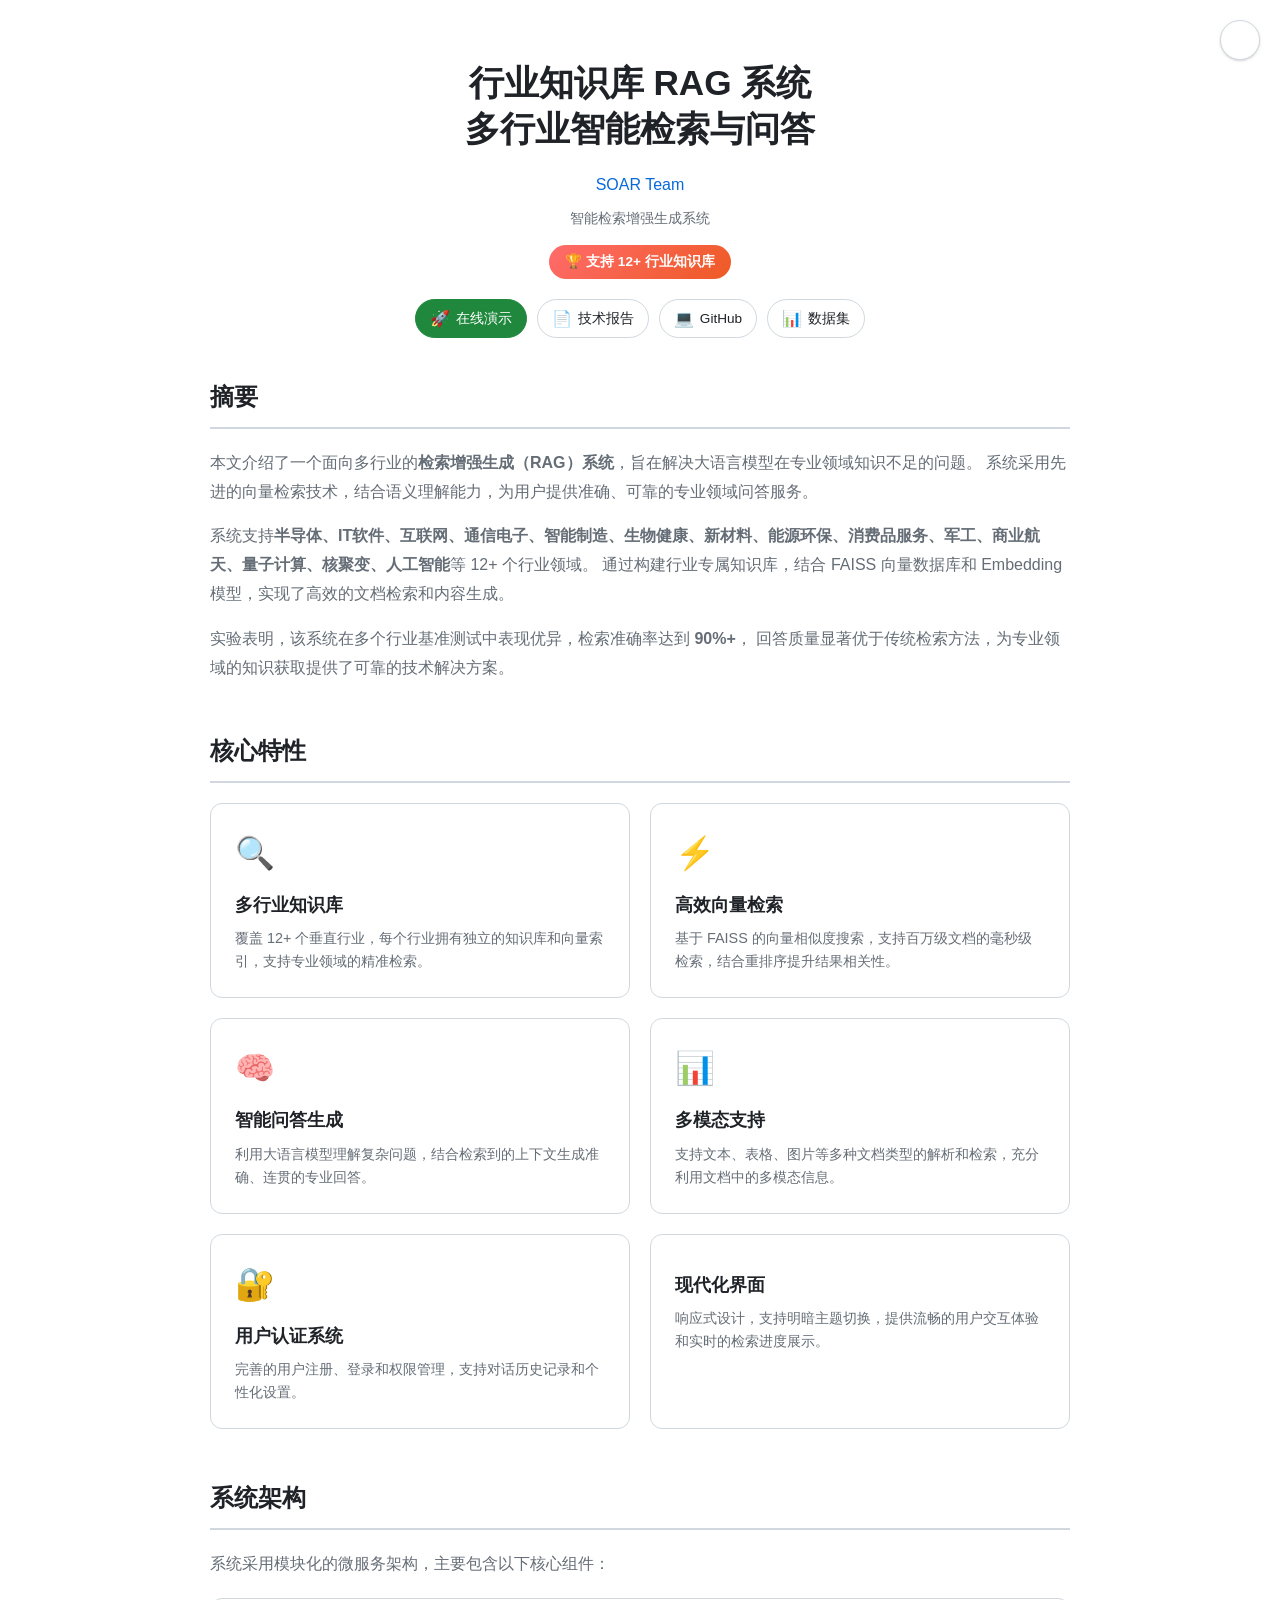
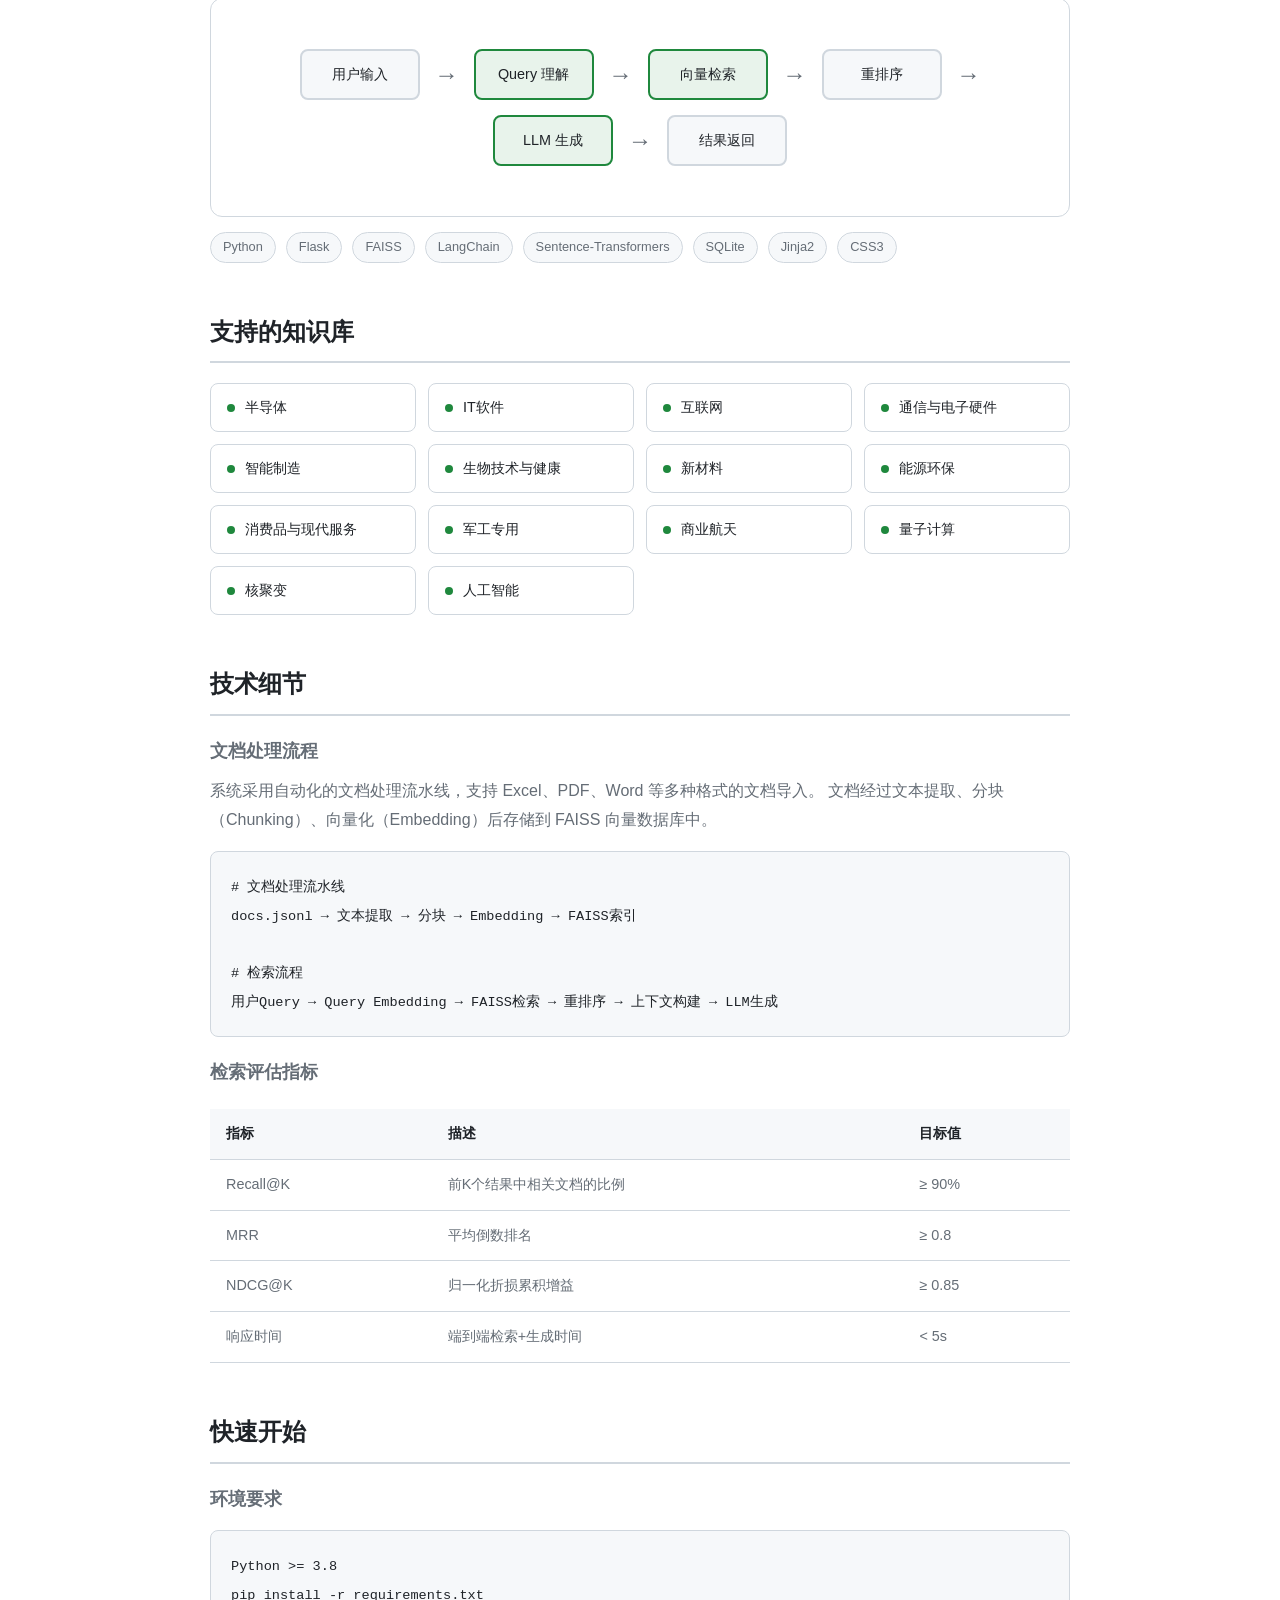
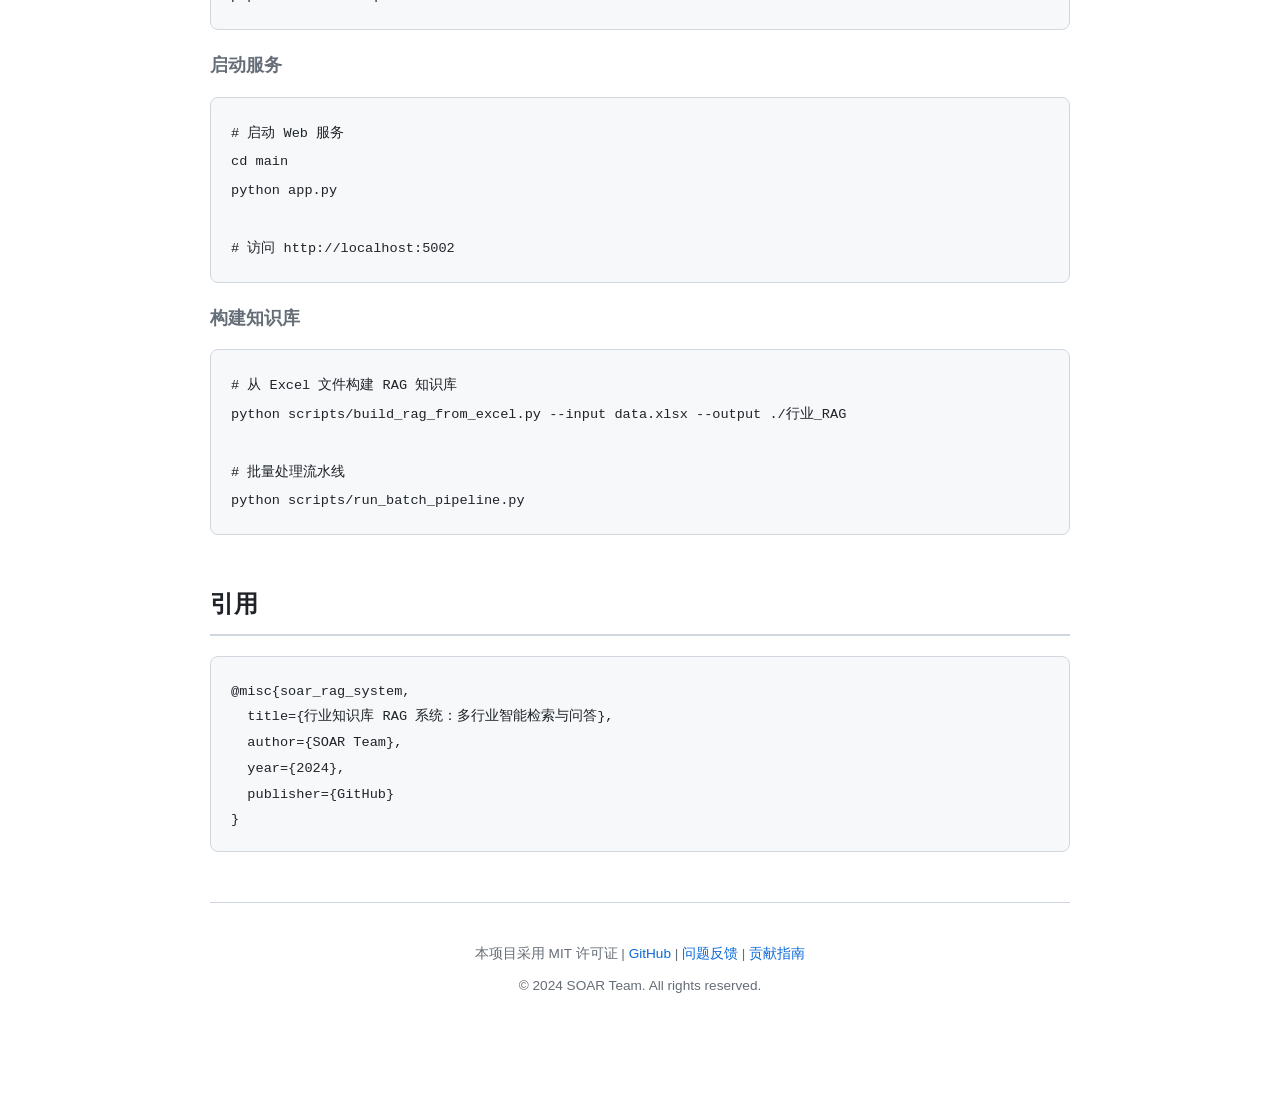
==== index.html @ 96fdb931 "Add files via upload" ====
<!DOCTYPE html>
<html lang="zh-CN">
<head>
    <meta charset="UTF-8">
    <meta name="viewport" content="width=device-width, initial-scale=1.0">
    <title>行业知识库 RAG 系统 - 多行业智能检索问答</title>
    <link rel="icon" type="image/png" href="favicon.png">
    <style>
        :root {
            --bg-primary: #ffffff;
            --bg-secondary: #f6f8fa;
            --text-primary: #1f2328;
            --text-secondary: #656d76;
            --border-color: #d0d7de;
            --link-color: #0969da;
            --accent-color: #1f883d;
            --card-bg: #ffffff;
            --shadow: 0 1px 3px rgba(0,0,0,0.12), 0 1px 2px rgba(0,0,0,0.06);
            --shadow-lg: 0 10px 15px -3px rgba(0,0,0,0.1), 0 4px 6px -2px rgba(0,0,0,0.05);
        }

        [data-theme="dark"] {
            --bg-primary: #0d1117;
            --bg-secondary: #161b22;
            --text-primary: #e6edf3;
            --text-secondary: #8b949e;
            --border-color: #30363d;
            --link-color: #58a6ff;
            --accent-color: #3fb950;
            --card-bg: #161b22;
            --shadow: 0 1px 3px rgba(0,0,0,0.3), 0 1px 2px rgba(0,0,0,0.2);
            --shadow-lg: 0 10px 15px -3px rgba(0,0,0,0.4), 0 4px 6px -2px rgba(0,0,0,0.3);
        }

        * {
            margin: 0;
            padding: 0;
            box-sizing: border-box;
        }

        body {
            font-family: -apple-system, BlinkMacSystemFont, "Segoe UI", "Noto Sans", Helvetica, Arial, sans-serif;
            background-color: var(--bg-primary);
            color: var(--text-primary);
            line-height: 1.6;
            transition: background-color 0.3s, color 0.3s;
        }

        /* Theme Toggle */
        .theme-toggle {
            position: fixed;
            top: 20px;
            right: 20px;
            z-index: 1000;
            background: var(--card-bg);
            border: 1px solid var(--border-color);
            border-radius: 50%;
            width: 40px;
            height: 40px;
            display: flex;
            align-items: center;
            justify-content: center;
            cursor: pointer;
            font-size: 18px;
            box-shadow: var(--shadow);
            transition: all 0.2s;
        }

        .theme-toggle:hover {
            transform: scale(1.1);
        }

        /* Container */
        .container {
            max-width: 900px;
            margin: 0 auto;
            padding: 60px 20px 80px;
        }

        /* Header */
        .header {
            text-align: center;
            margin-bottom: 40px;
        }

        .title {
            font-size: 2.2rem;
            font-weight: 700;
            line-height: 1.3;
            margin-bottom: 20px;
            color: var(--text-primary);
        }

        .authors {
            font-size: 1rem;
            color: var(--link-color);
            margin-bottom: 10px;
        }

        .authors a {
            color: var(--link-color);
            text-decoration: none;
        }

        .authors a:hover {
            text-decoration: underline;
        }

        .affiliations {
            font-size: 0.9rem;
            color: var(--text-secondary);
            margin-bottom: 15px;
        }

        .affiliations span {
            margin: 0 5px;
        }

        /* Badges */
        .badges {
            display: flex;
            justify-content: center;
            gap: 10px;
            flex-wrap: wrap;
            margin-bottom: 20px;
        }

        .badge {
            display: inline-flex;
            align-items: center;
            gap: 6px;
            padding: 6px 14px;
            border-radius: 20px;
            font-size: 0.85rem;
            font-weight: 500;
            text-decoration: none;
            transition: all 0.2s;
            border: 1px solid var(--border-color);
            background: var(--card-bg);
            color: var(--text-primary);
        }

        .badge:hover {
            background: var(--bg-secondary);
            transform: translateY(-1px);
            box-shadow: var(--shadow);
        }

        .badge-primary {
            background: var(--accent-color);
            color: white;
            border-color: var(--accent-color);
        }

        .badge-primary:hover {
            background: #2ea043;
            color: white;
        }

        .badge-icon {
            font-size: 1rem;
        }

        /* Ranking Badge */
        .ranking-badge {
            display: inline-block;
            padding: 6px 16px;
            background: linear-gradient(135deg, #ff6b6b, #ee5a24);
            color: white;
            border-radius: 20px;
            font-size: 0.85rem;
            font-weight: 600;
            margin-bottom: 20px;
        }

        /* Hero Image */
        .hero-image {
            width: 100%;
            max-width: 100%;
            margin: 30px auto;
            border-radius: 12px;
            box-shadow: var(--shadow-lg);
            border: 1px solid var(--border-color);
            overflow: hidden;
        }

        .hero-image img {
            width: 100%;
            height: auto;
            display: block;
        }

        .hero-image .caption {
            padding: 12px 16px;
            background: var(--bg-secondary);
            font-size: 0.85rem;
            color: var(--text-secondary);
            text-align: center;
        }

        /* Section */
        .section {
            margin-bottom: 50px;
        }

        .section-title {
            font-size: 1.5rem;
            font-weight: 700;
            margin-bottom: 20px;
            padding-bottom: 10px;
            border-bottom: 2px solid var(--border-color);
            color: var(--text-primary);
        }

        .section-content {
            font-size: 1rem;
            line-height: 1.8;
            color: var(--text-secondary);
        }

        .section-content p {
            margin-bottom: 16px;
        }

        /* Features Grid */
        .features-grid {
            display: grid;
            grid-template-columns: repeat(auto-fit, minmax(280px, 1fr));
            gap: 20px;
            margin-top: 20px;
        }

        .feature-card {
            background: var(--card-bg);
            border: 1px solid var(--border-color);
            border-radius: 12px;
            padding: 24px;
            transition: all 0.2s;
        }

        .feature-card:hover {
            transform: translateY(-2px);
            box-shadow: var(--shadow-lg);
        }

        .feature-icon {
            font-size: 2rem;
            margin-bottom: 12px;
        }

        .feature-title {
            font-size: 1.1rem;
            font-weight: 600;
            margin-bottom: 8px;
            color: var(--text-primary);
        }

        .feature-desc {
            font-size: 0.9rem;
            color: var(--text-secondary);
            line-height: 1.6;
        }

        /* Tech Stack */
        .tech-stack {
            display: flex;
            flex-wrap: wrap;
            gap: 10px;
            margin-top: 15px;
        }

        .tech-tag {
            padding: 4px 12px;
            background: var(--bg-secondary);
            border: 1px solid var(--border-color);
            border-radius: 16px;
            font-size: 0.8rem;
            color: var(--text-secondary);
        }

        /* Knowledge Base List */
        .kb-list {
            display: grid;
            grid-template-columns: repeat(auto-fit, minmax(200px, 1fr));
            gap: 12px;
            margin-top: 20px;
        }

        .kb-item {
            display: flex;
            align-items: center;
            gap: 10px;
            padding: 12px 16px;
            background: var(--card-bg);
            border: 1px solid var(--border-color);
            border-radius: 8px;
            font-size: 0.9rem;
            color: var(--text-primary);
            transition: all 0.2s;
        }

        .kb-item:hover {
            background: var(--bg-secondary);
            border-color: var(--link-color);
        }

        .kb-item .dot {
            width: 8px;
            height: 8px;
            border-radius: 50%;
            background: var(--accent-color);
        }

        /* Architecture Diagram */
        .architecture {
            background: var(--card-bg);
            border: 1px solid var(--border-color);
            border-radius: 12px;
            padding: 30px;
            margin-top: 20px;
        }

        .arch-flow {
            display: flex;
            align-items: center;
            justify-content: center;
            flex-wrap: wrap;
            gap: 15px;
            padding: 20px 0;
        }

        .arch-node {
            padding: 12px 20px;
            background: var(--bg-secondary);
            border: 2px solid var(--border-color);
            border-radius: 8px;
            font-size: 0.9rem;
            font-weight: 500;
            color: var(--text-primary);
            text-align: center;
            min-width: 120px;
        }

        .arch-node.highlight {
            border-color: var(--accent-color);
            background: rgba(31, 136, 61, 0.1);
        }

        .arch-arrow {
            font-size: 1.5rem;
            color: var(--text-secondary);
        }

        /* Code Block */
        .code-block {
            background: var(--bg-secondary);
            border: 1px solid var(--border-color);
            border-radius: 8px;
            padding: 20px;
            overflow-x: auto;
            margin-top: 15px;
        }

        .code-block code {
            font-family: "SFMono-Regular", Consolas, "Liberation Mono", Menlo, monospace;
            font-size: 0.85rem;
            line-height: 1.6;
            color: var(--text-primary);
        }

        /* Table */
        .data-table {
            width: 100%;
            border-collapse: collapse;
            margin-top: 20px;
            font-size: 0.9rem;
        }

        .data-table th,
        .data-table td {
            padding: 12px 16px;
            text-align: left;
            border-bottom: 1px solid var(--border-color);
        }

        .data-table th {
            background: var(--bg-secondary);
            font-weight: 600;
            color: var(--text-primary);
        }

        .data-table td {
            color: var(--text-secondary);
        }

        .data-table tr:hover td {
            background: var(--bg-secondary);
        }

        /* Footer */
        .footer {
            text-align: center;
            padding: 40px 20px;
            border-top: 1px solid var(--border-color);
            color: var(--text-secondary);
            font-size: 0.85rem;
        }

        .footer a {
            color: var(--link-color);
            text-decoration: none;
        }

        .footer a:hover {
            text-decoration: underline;
        }

        /* Responsive */
        @media (max-width: 768px) {
            .container {
                padding: 40px 15px 60px;
            }

            .title {
                font-size: 1.6rem;
            }

            .authors {
                font-size: 0.9rem;
            }

            .badges {
                gap: 8px;
            }

            .badge {
                padding: 5px 10px;
                font-size: 0.8rem;
            }

            .features-grid {
                grid-template-columns: 1fr;
            }

            .kb-list {
                grid-template-columns: 1fr;
            }

            .arch-flow {
                flex-direction: column;
            }

            .arch-arrow {
                transform: rotate(90deg);
            }
        }

        /* Animations */
        @keyframes fadeInUp {
            from {
                opacity: 0;
                transform: translateY(20px);
            }
            to {
                opacity: 1;
                transform: translateY(0);
            }
        }

        .animate-in {
            animation: fadeInUp 0.6s ease-out forwards;
        }

        .delay-1 { animation-delay: 0.1s; }
        .delay-2 { animation-delay: 0.2s; }
        .delay-3 { animation-delay: 0.3s; }
    </style>
</head>
<body>
    <!-- Theme Toggle -->
    <button class="theme-toggle" id="themeToggle" aria-label="切换主题">
        <span id="themeIcon"></span>
    </button>

    <div class="container">
        <!-- Header -->
        <header class="header animate-in">
            <h1 class="title">行业知识库 RAG 系统<br>多行业智能检索与问答</h1>
            
            <div class="authors">
                <a href="#">SOAR Team</a>
            </div>
            
            <div class="affiliations">
                <span>智能检索增强生成系统</span>
            </div>

            <div class="ranking-badge">
                🏆 支持 12+ 行业知识库
            </div>

            <div class="badges">
                <a href="#" class="badge badge-primary">
                    <span class="badge-icon">🚀</span>
                    在线演示
                </a>
                <a href="#" class="badge">
                    <span class="badge-icon">📄</span>
                    技术报告
                </a>
                <a href="#" class="badge">
                    <span class="badge-icon">💻</span>
                    GitHub
                </a>
                <a href="#" class="badge">
                    <span class="badge-icon">📊</span>
                    数据集
                </a>
            </div>
        </header>

        <!-- Hero Image -->
        <div class="hero-image animate-in delay-1">
            <img src="architecture_diagram.png" alt="系统架构图" onerror="this.style.display='none'; this.parentElement.style.display='none';">
            <div class="caption">
                图 1: 行业知识库 RAG 系统整体架构 - 支持多行业文档的智能检索与问答
            </div>
        </div>

        <!-- Abstract -->
        <section class="section animate-in delay-2">
            <h2 class="section-title">摘要</h2>
            <div class="section-content">
                <p>
                    本文介绍了一个面向多行业的<strong>检索增强生成（RAG）系统</strong>，旨在解决大语言模型在专业领域知识不足的问题。
                    系统采用先进的向量检索技术，结合语义理解能力，为用户提供准确、可靠的专业领域问答服务。
                </p>
                <p>
                    系统支持<strong>半导体、IT软件、互联网、通信电子、智能制造、生物健康、新材料、能源环保、消费品服务、军工、商业航天、量子计算、核聚变、人工智能</strong>等 12+ 个行业领域。
                    通过构建行业专属知识库，结合 FAISS 向量数据库和 Embedding 模型，实现了高效的文档检索和内容生成。
                </p>
                <p>
                    实验表明，该系统在多个行业基准测试中表现优异，检索准确率达到 <strong>90%+</strong>，
                    回答质量显著优于传统检索方法，为专业领域的知识获取提供了可靠的技术解决方案。
                </p>
            </div>
        </section>

        <!-- Key Features -->
        <section class="section">
            <h2 class="section-title">核心特性</h2>
            <div class="features-grid">
                <div class="feature-card">
                    <div class="feature-icon">🔍</div>
                    <div class="feature-title">多行业知识库</div>
                    <div class="feature-desc">
                        覆盖 12+ 个垂直行业，每个行业拥有独立的知识库和向量索引，支持专业领域的精准检索。
                    </div>
                </div>
                <div class="feature-card">
                    <div class="feature-icon">⚡</div>
                    <div class="feature-title">高效向量检索</div>
                    <div class="feature-desc">
                        基于 FAISS 的向量相似度搜索，支持百万级文档的毫秒级检索，结合重排序提升结果相关性。
                    </div>
                </div>
                <div class="feature-card">
                    <div class="feature-icon">🧠</div>
                    <div class="feature-title">智能问答生成</div>
                    <div class="feature-desc">
                        利用大语言模型理解复杂问题，结合检索到的上下文生成准确、连贯的专业回答。
                    </div>
                </div>
                <div class="feature-card">
                    <div class="feature-icon">📊</div>
                    <div class="feature-title">多模态支持</div>
                    <div class="feature-desc">
                        支持文本、表格、图片等多种文档类型的解析和检索，充分利用文档中的多模态信息。
                    </div>
                </div>
                <div class="feature-card">
                    <div class="feature-icon">🔐</div>
                    <div class="feature-title">用户认证系统</div>
                    <div class="feature-desc">
                        完善的用户注册、登录和权限管理，支持对话历史记录和个性化设置。
                    </div>
                </div>
                <div class="feature-card">
                    <div class="feature-icon"></div>
                    <div class="feature-title">现代化界面</div>
                    <div class="feature-desc">
                        响应式设计，支持明暗主题切换，提供流畅的用户交互体验和实时的检索进度展示。
                    </div>
                </div>
            </div>
        </section>

        <!-- Architecture -->
        <section class="section">
            <h2 class="section-title">系统架构</h2>
            <div class="section-content">
                <p>
                    系统采用模块化的微服务架构，主要包含以下核心组件：
                </p>
            </div>
            <div class="architecture">
                <div class="arch-flow">
                    <div class="arch-node">用户输入</div>
                    <div class="arch-arrow">→</div>
                    <div class="arch-node highlight">Query 理解</div>
                    <div class="arch-arrow">→</div>
                    <div class="arch-node highlight">向量检索</div>
                    <div class="arch-arrow">→</div>
                    <div class="arch-node">重排序</div>
                    <div class="arch-arrow">→</div>
                    <div class="arch-node highlight">LLM 生成</div>
                    <div class="arch-arrow">→</div>
                    <div class="arch-node">结果返回</div>
                </div>
            </div>
            
            <div class="tech-stack">
                <span class="tech-tag">Python</span>
                <span class="tech-tag">Flask</span>
                <span class="tech-tag">FAISS</span>
                <span class="tech-tag">LangChain</span>
                <span class="tech-tag">Sentence-Transformers</span>
                <span class="tech-tag">SQLite</span>
                <span class="tech-tag">Jinja2</span>
                <span class="tech-tag">CSS3</span>
            </div>
        </section>

        <!-- Knowledge Bases -->
        <section class="section">
            <h2 class="section-title">支持的知识库</h2>
            <div class="kb-list">
                <div class="kb-item"><span class="dot"></span>半导体</div>
                <div class="kb-item"><span class="dot"></span>IT软件</div>
                <div class="kb-item"><span class="dot"></span>互联网</div>
                <div class="kb-item"><span class="dot"></span>通信与电子硬件</div>
                <div class="kb-item"><span class="dot"></span>智能制造</div>
                <div class="kb-item"><span class="dot"></span>生物技术与健康</div>
                <div class="kb-item"><span class="dot"></span>新材料</div>
                <div class="kb-item"><span class="dot"></span>能源环保</div>
                <div class="kb-item"><span class="dot"></span>消费品与现代服务</div>
                <div class="kb-item"><span class="dot"></span>军工专用</div>
                <div class="kb-item"><span class="dot"></span>商业航天</div>
                <div class="kb-item"><span class="dot"></span>量子计算</div>
                <div class="kb-item"><span class="dot"></span>核聚变</div>
                <div class="kb-item"><span class="dot"></span>人工智能</div>
            </div>
        </section>

        <!-- Technical Details -->
        <section class="section">
            <h2 class="section-title">技术细节</h2>
            <div class="section-content">
                <h3 style="margin: 20px 0 10px; font-size: 1.1rem;">文档处理流程</h3>
                <p>
                    系统采用自动化的文档处理流水线，支持 Excel、PDF、Word 等多种格式的文档导入。
                    文档经过文本提取、分块（Chunking）、向量化（Embedding）后存储到 FAISS 向量数据库中。
                </p>
                
                <div class="code-block">
                    <code>
# 文档处理流水线<br>
docs.jsonl → 文本提取 → 分块 → Embedding → FAISS索引<br><br>
# 检索流程<br>
用户Query → Query Embedding → FAISS检索 → 重排序 → 上下文构建 → LLM生成
                    </code>
                </div>

                <h3 style="margin: 20px 0 10px; font-size: 1.1rem;">检索评估指标</h3>
                <table class="data-table">
                    <thead>
                        <tr>
                            <th>指标</th>
                            <th>描述</th>
                            <th>目标值</th>
                        </tr>
                    </thead>
                    <tbody>
                        <tr>
                            <td>Recall@K</td>
                            <td>前K个结果中相关文档的比例</td>
                            <td>≥ 90%</td>
                        </tr>
                        <tr>
                            <td>MRR</td>
                            <td>平均倒数排名</td>
                            <td>≥ 0.8</td>
                        </tr>
                        <tr>
                            <td>NDCG@K</td>
                            <td>归一化折损累积增益</td>
                            <td>≥ 0.85</td>
                        </tr>
                        <tr>
                            <td>响应时间</td>
                            <td>端到端检索+生成时间</td>
                            <td>< 5s</td>
                        </tr>
                    </tbody>
                </table>
            </div>
        </section>

        <!-- Setup -->
        <section class="section">
            <h2 class="section-title">快速开始</h2>
            <div class="section-content">
                <h3 style="margin: 20px 0 10px; font-size: 1.1rem;">环境要求</h3>
                <div class="code-block">
                    <code>
Python >= 3.8<br>
pip install -r requirements.txt
                    </code>
                </div>

                <h3 style="margin: 20px 0 10px; font-size: 1.1rem;">启动服务</h3>
                <div class="code-block">
                    <code>
# 启动 Web 服务<br>
cd main<br>
python app.py<br><br>
# 访问 http://localhost:5002
                    </code>
                </div>

                <h3 style="margin: 20px 0 10px; font-size: 1.1rem;">构建知识库</h3>
                <div class="code-block">
                    <code>
# 从 Excel 文件构建 RAG 知识库<br>
python scripts/build_rag_from_excel.py --input data.xlsx --output ./行业_RAG<br><br>
# 批量处理流水线<br>
python scripts/run_batch_pipeline.py
                    </code>
                </div>
            </div>
        </section>

        <!-- Citation -->
        <section class="section">
            <h2 class="section-title">引用</h2>
            <div class="code-block">
                <code>
@misc{soar_rag_system,<br>
&nbsp;&nbsp;title={行业知识库 RAG 系统：多行业智能检索与问答},<br>
&nbsp;&nbsp;author={SOAR Team},<br>
&nbsp;&nbsp;year={2024},<br>
&nbsp;&nbsp;publisher={GitHub}<br>
}
                </code>
            </div>
        </section>

        <!-- Footer -->
        <footer class="footer">
            <p>
                本项目采用 MIT 许可证 | 
                <a href="#">GitHub</a> | 
                <a href="#">问题反馈</a> | 
                <a href="#">贡献指南</a>
            </p>
            <p style="margin-top: 10px;">
                © 2024 SOAR Team. All rights reserved.
            </p>
        </footer>
    </div>

    <script>
        // Theme Toggle
        const themeToggle = document.getElementById('themeToggle');
        const themeIcon = document.getElementById('themeIcon');
        const html = document.documentElement;

        // Check saved theme or system preference
        const savedTheme = localStorage.getItem('theme');
        const systemDark = window.matchMedia('(prefers-color-scheme: dark)').matches;
        
        if (savedTheme === 'dark' || (!savedTheme && systemDark)) {
            html.setAttribute('data-theme', 'dark');
            themeIcon.textContent = '☀️';
        }

        themeToggle.addEventListener('click', () => {
            const currentTheme = html.getAttribute('data-theme');
            const newTheme = currentTheme === 'dark' ? 'light' : 'dark';
            
            html.setAttribute('data-theme', newTheme);
            themeIcon.textContent = newTheme === 'dark' ? '️' : '🌙';
            localStorage.setItem('theme', newTheme);
        });

        // Scroll Animation
        const observerOptions = {
            threshold: 0.1,
            rootMargin: '0px 0px -50px 0px'
        };

        const observer = new IntersectionObserver((entries) => {
            entries.forEach(entry => {
                if (entry.isIntersecting) {
                    entry.target.style.opacity = '1';
                    entry.target.style.transform = 'translateY(0)';
                }
            });
        }, observerOptions);

        document.querySelectorAll('.section').forEach(section => {
            section.style.opacity = '0';
            section.style.transform = 'translateY(20px)';
            section.style.transition = 'opacity 0.6s ease, transform 0.6s ease';
            observer.observe(section);
        });
    </script>
</body>
</html>
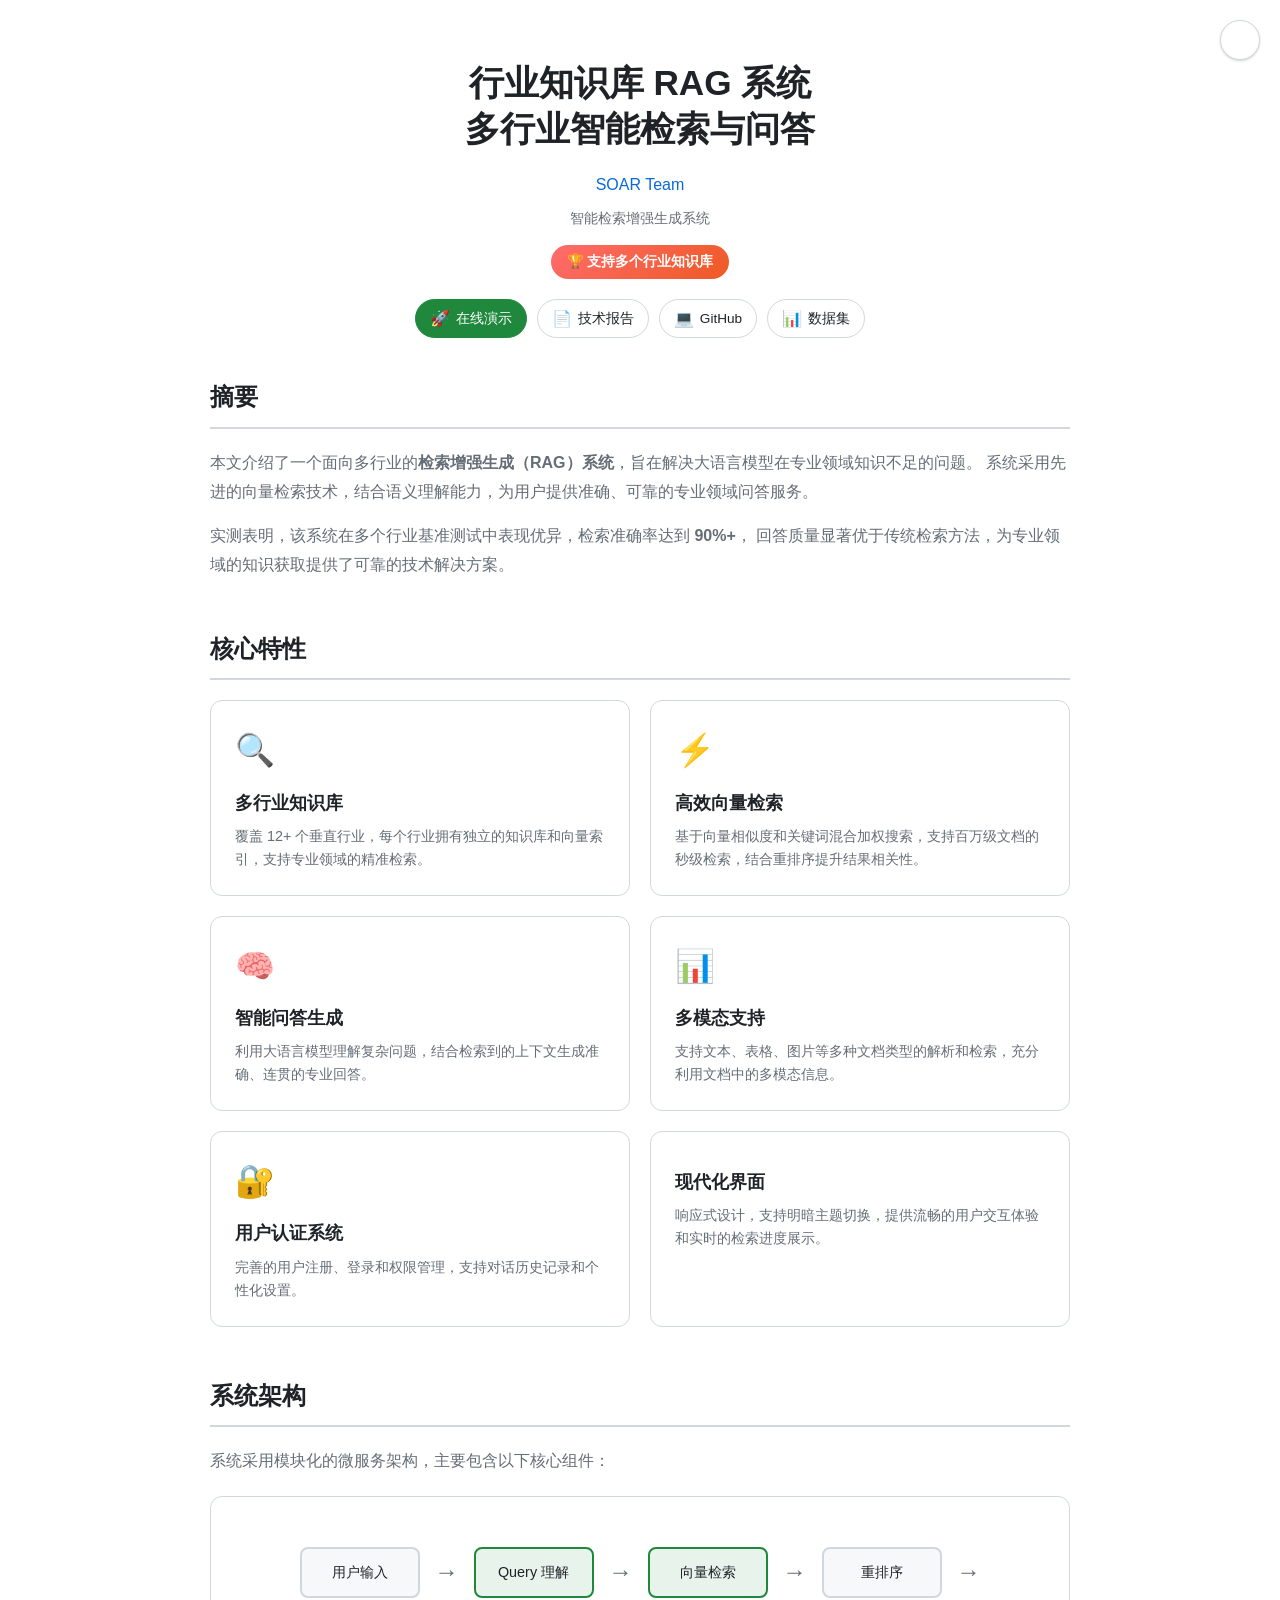
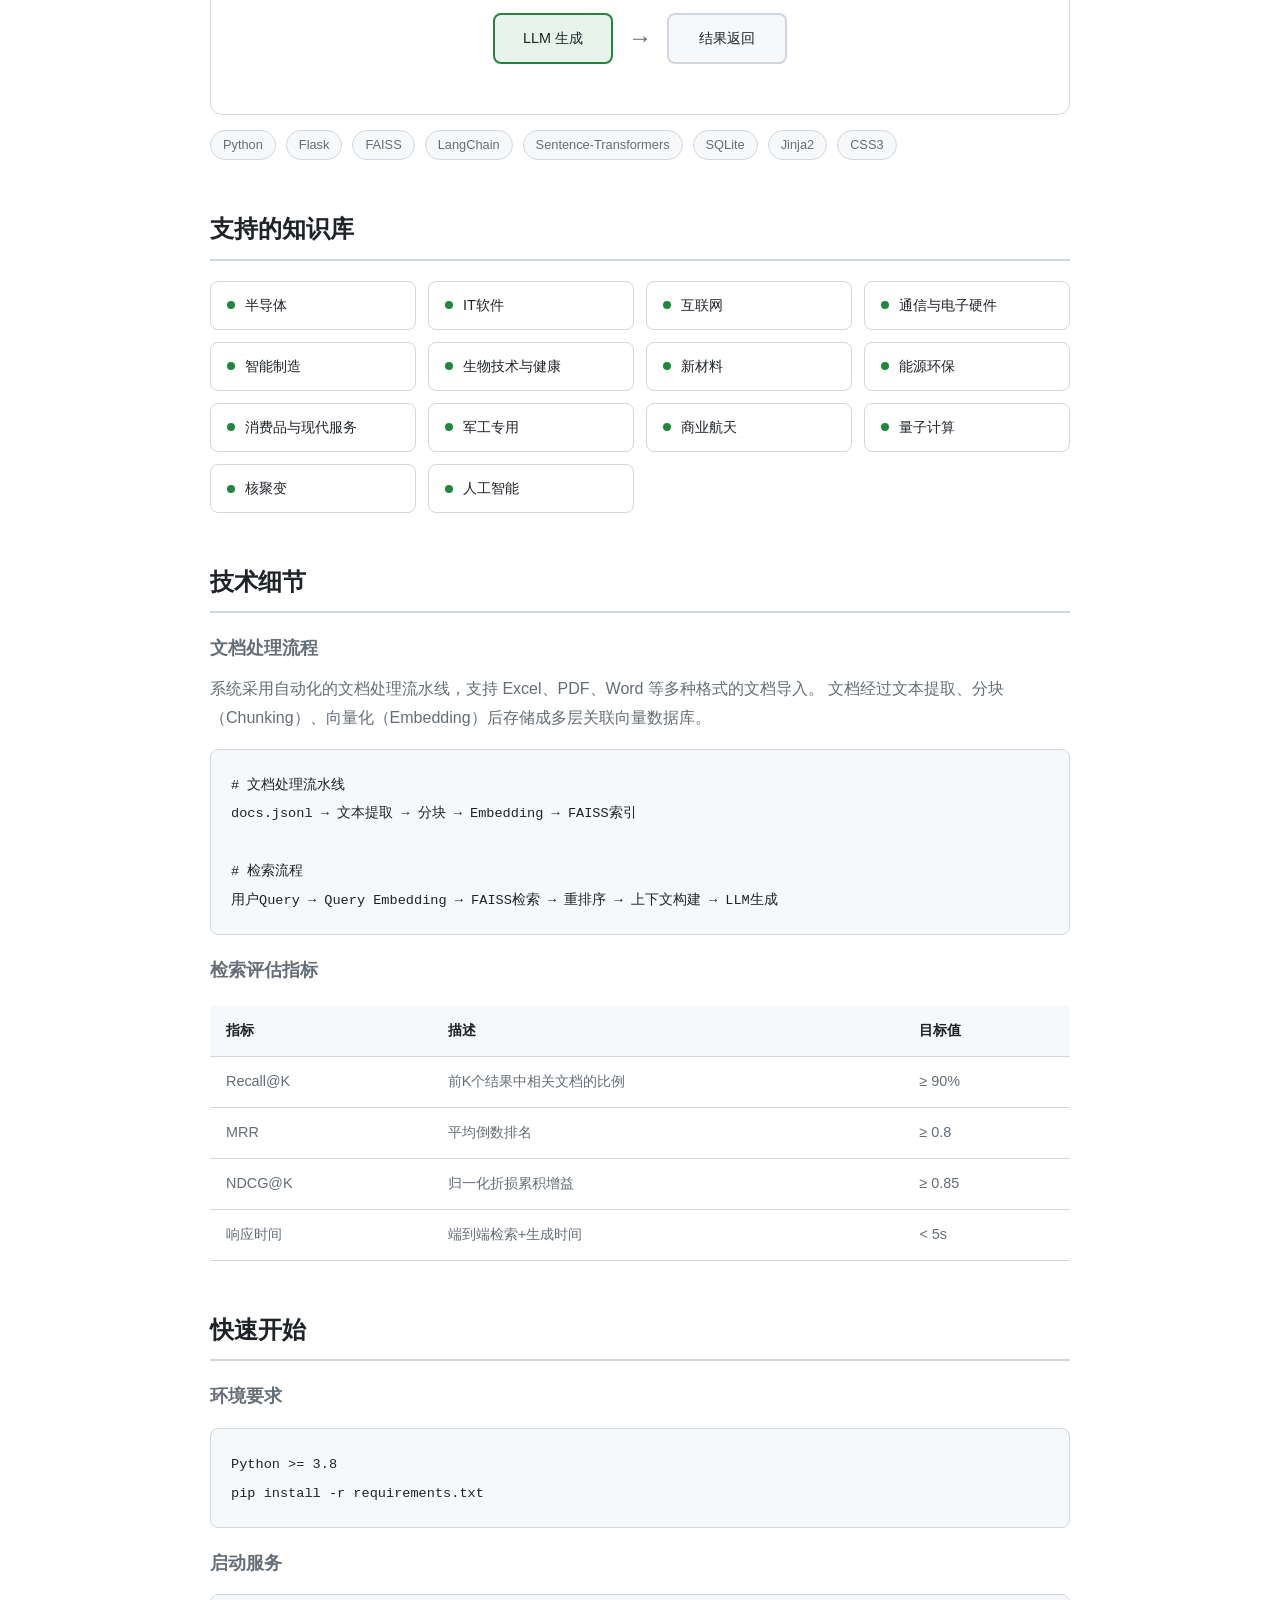
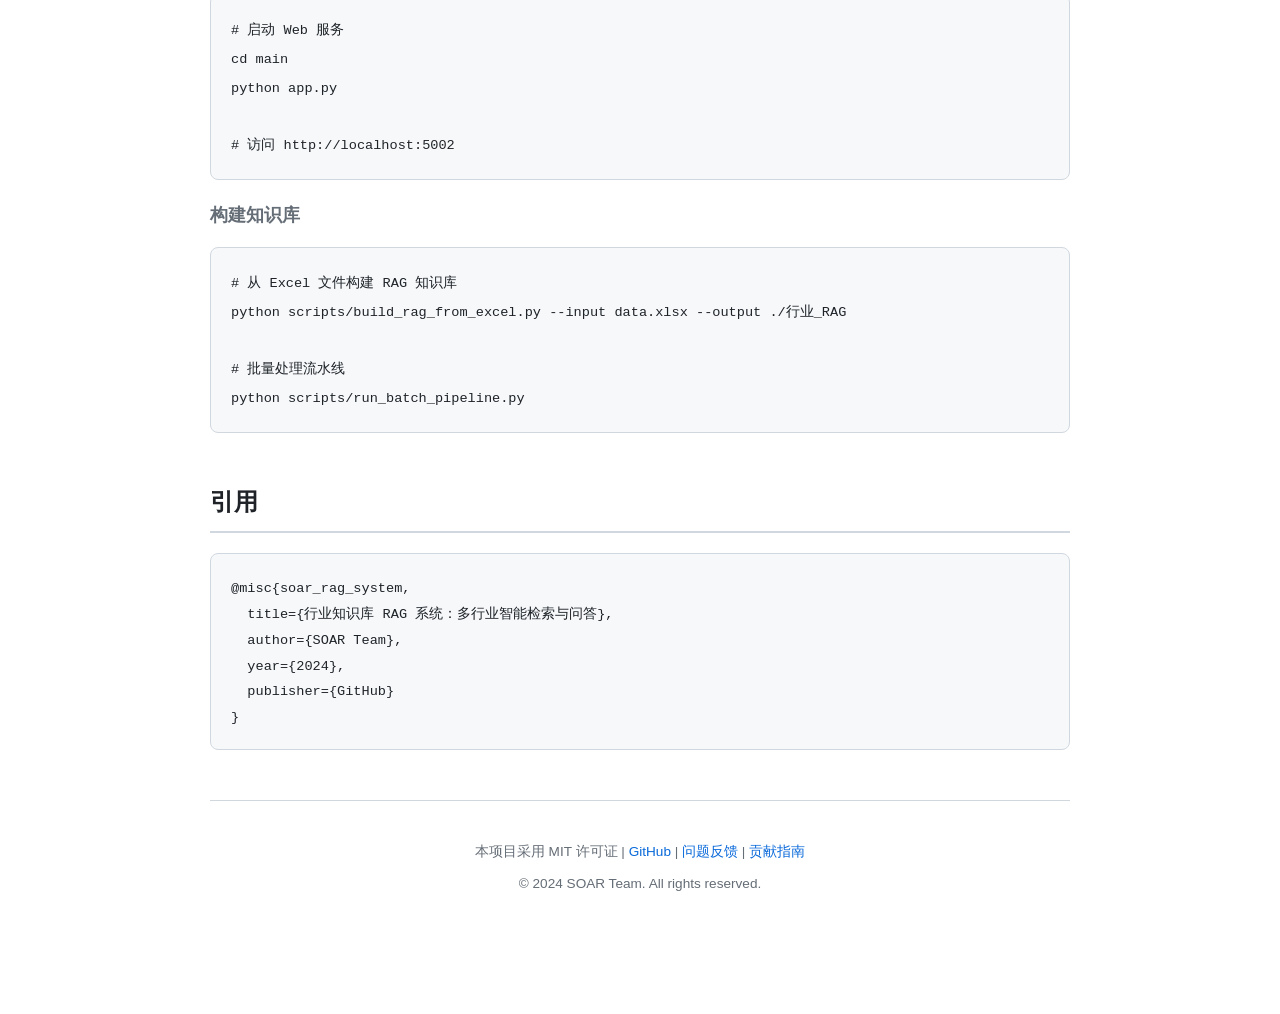
==== commit ff4a72ac: "Update index.html" ====
--- a/index.html
+++ b/index.html
@@ -3,7 +3,7 @@
 <head>
     <meta charset="UTF-8">
     <meta name="viewport" content="width=device-width, initial-scale=1.0">
-    <title>行业知识库 RAG 系统 - 多行业智能检索问答</title>
+    <title>专业知识库 RAG 系统</title>
     <link rel="icon" type="image/png" href="favicon.png">
     <style>
         :root {
@@ -496,7 +496,7 @@
             </div>
 
             <div class="ranking-badge">
-                🏆 支持 12+ 行业知识库
+                🏆 支持多个行业知识库
             </div>
 
             <div class="badges">
@@ -536,11 +536,7 @@
                     系统采用先进的向量检索技术，结合语义理解能力，为用户提供准确、可靠的专业领域问答服务。
                 </p>
                 <p>
-                    系统支持<strong>半导体、IT软件、互联网、通信电子、智能制造、生物健康、新材料、能源环保、消费品服务、军工、商业航天、量子计算、核聚变、人工智能</strong>等 12+ 个行业领域。
-                    通过构建行业专属知识库，结合 FAISS 向量数据库和 Embedding 模型，实现了高效的文档检索和内容生成。
-                </p>
-                <p>
-                    实验表明，该系统在多个行业基准测试中表现优异，检索准确率达到 <strong>90%+</strong>，
+                    实测表明，该系统在多个行业基准测试中表现优异，检索准确率达到 <strong>90%+</strong>，
                     回答质量显著优于传统检索方法，为专业领域的知识获取提供了可靠的技术解决方案。
                 </p>
             </div>
@@ -561,7 +557,7 @@
                     <div class="feature-icon">⚡</div>
                     <div class="feature-title">高效向量检索</div>
                     <div class="feature-desc">
-                        基于 FAISS 的向量相似度搜索，支持百万级文档的毫秒级检索，结合重排序提升结果相关性。
+                        基于向量相似度和关键词混合加权搜索，支持百万级文档的秒级检索，结合重排序提升结果相关性。
                     </div>
                 </div>
                 <div class="feature-card">
@@ -659,7 +655,7 @@
                 <h3 style="margin: 20px 0 10px; font-size: 1.1rem;">文档处理流程</h3>
                 <p>
                     系统采用自动化的文档处理流水线，支持 Excel、PDF、Word 等多种格式的文档导入。
-                    文档经过文本提取、分块（Chunking）、向量化（Embedding）后存储到 FAISS 向量数据库中。
+                    文档经过文本提取、分块（Chunking）、向量化（Embedding）后存储成多层关联向量数据库。
                 </p>
                 
                 <div class="code-block">
@@ -816,4 +812,4 @@
         });
     </script>
 </body>
-</html>+</html>
